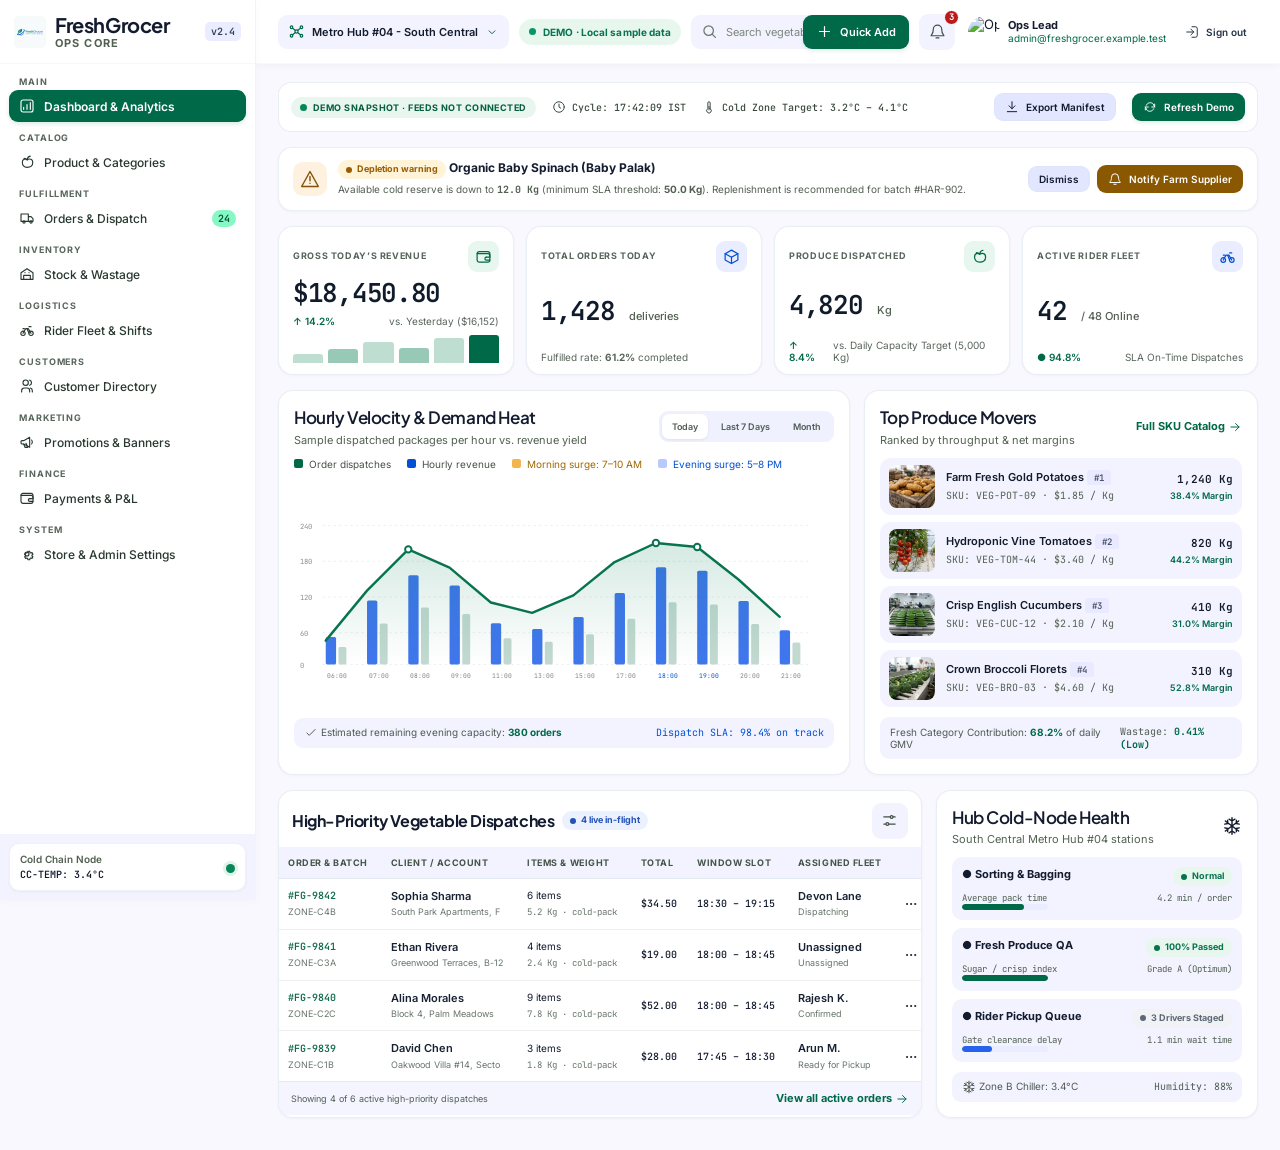
==== index.html @ 289a9e18 "Initial commit: FreshGrocer Ops Core admin panel - HTML/CSS/JS admin panel built from Stitch design " ====
<!doctype html>
<html lang="en">
  <head>
    <meta charset="utf-8" />
    <meta name="viewport" content="width=device-width, initial-scale=1" />
    <meta name="theme-color" content="#faf8ff" />
    <meta name="description" content="FreshGrocer Ops Core — fresh produce operations workspace." />
    <title>FreshGrocer Ops Core</title>
    <link rel="stylesheet" href="styles.css" />
    <script src="auth.js" defer></script>
    <script src="app.js" defer></script>
  </head>
  <body>
    <div id="app"></div>
    <div id="toast-root" aria-live="polite" aria-atomic="true"></div>
  </body>
</html>
---- styles.css ----
@font-face{font-family:Inter;src:url("assets/fonts/Inter-400.ttf") format("truetype");font-style:normal;font-weight:400;font-display:swap}
@font-face{font-family:Inter;src:url("assets/fonts/Inter-500.ttf") format("truetype");font-style:normal;font-weight:500;font-display:swap}
@font-face{font-family:Inter;src:url("assets/fonts/Inter-600.ttf") format("truetype");font-style:normal;font-weight:600;font-display:swap}
@font-face{font-family:Inter;src:url("assets/fonts/Inter-700.ttf") format("truetype");font-style:normal;font-weight:700;font-display:swap}
@font-face{font-family:PlusJakarta;src:url("assets/fonts/PlusJakartaSans-400.ttf") format("truetype");font-style:normal;font-weight:400;font-display:swap}
@font-face{font-family:PlusJakarta;src:url("assets/fonts/PlusJakartaSans-500.ttf") format("truetype");font-style:normal;font-weight:500;font-display:swap}
@font-face{font-family:PlusJakarta;src:url("assets/fonts/PlusJakartaSans-600.ttf") format("truetype");font-style:normal;font-weight:600;font-display:swap}
@font-face{font-family:PlusJakarta;src:url("assets/fonts/PlusJakartaSans-700.ttf") format("truetype");font-style:normal;font-weight:700;font-display:swap}
@font-face{font-family:JetBrainsMono;src:url("assets/fonts/JetBrainsMono-Variable.ttf") format("truetype");font-style:normal;font-weight:100 800;font-display:swap}

:root{
  --canvas:#faf8ff;--surface:#fff;--surface-low:#f2f3ff;--surface-mid:#eaedff;--surface-high:#e2e7ff;--surface-highest:#dae2fd;--surface-dim:#d2d9f4;
  --ink:#131b2e;--ink-2:#263347;--muted:#526052;--muted-2:#778278;--on-surface-variant:#3d4a42;
  --border:#e2e8f0;--border-strong:#cbd5e1;--outline:#6d7a72;--outline-variant:#bccac0;
  --green:#006948;--green-bright:#059669;--green-2:#00855d;--green-soft:#e7f6ef;--green-fixed:#85f8c4;--blue:#0051d5;--blue-bright:#2563eb;--blue-soft:#eff6ff;
  --amber:#a36700;--amber-bg:#fff5df;--red:#b42318;--red-bg:#fff0ed;
  --shadow:0 1px 3px rgba(15,23,42,.045);--shadow-pop:0 10px 30px rgba(15,23,42,.12);
  --sidebar:256px;--topbar:64px;--r-sm:8px;--r-md:12px;--r-lg:16px;--r-xl:20px;
  font-synthesis:none;text-rendering:optimizeLegibility;-webkit-font-smoothing:antialiased;-moz-osx-font-smoothing:grayscale;
}
*{box-sizing:border-box}html,body{margin:0;min-height:100%;background:var(--canvas);color:var(--ink);font-family:Inter,Arial,sans-serif;font-size:13px}body{overscroll-behavior:none}button,input,select,textarea{font:inherit}button{color:inherit}a{color:inherit;text-decoration:none}button:focus-visible,input:focus-visible,select:focus-visible,textarea:focus-visible,a:focus-visible{outline:3px solid rgba(0,105,72,.22);outline-offset:2px}img{display:block;max-width:100%}.mono{font-family:JetBrainsMono,monospace;font-variant-numeric:tabular-nums}.display,.h1,.h2,.h3{font-family:PlusJakarta,Inter,sans-serif;letter-spacing:-.025em}.muted{color:var(--muted)}.muted-2{color:var(--muted-2)}.small{font-size:11px}.uppercase{font-size:10px;letter-spacing:.08em;text-transform:uppercase;font-weight:700}.green{color:var(--green)}.blue{color:var(--blue)}.amber{color:var(--amber)}.red{color:var(--red)}
.icon{width:17px;height:17px;display:inline-block;flex:0 0 auto;vertical-align:middle}.icon.sm{width:14px;height:14px}.icon.lg{width:20px;height:20px}.icon.xl{width:24px;height:24px}
.app-shell{min-height:100vh}.sidebar{position:fixed;z-index:50;inset:0 auto 0 0;width:var(--sidebar);background:var(--surface);display:flex;flex-direction:column;border-right:1px solid rgba(226,232,240,.52);box-shadow:0 1px 10px rgba(15,23,42,.025)}
.brand{height:var(--topbar);padding:0 14px;display:flex;align-items:center;justify-content:space-between;border-bottom:1px solid rgba(226,232,240,.35);flex:0 0 auto}.brand-left{display:flex;align-items:center;gap:9px;min-width:0}.brand-logo{width:32px;height:32px;object-fit:contain;border-radius:5px}.brand-title{font-family:PlusJakarta,Inter,sans-serif;font-weight:700;font-size:16px;line-height:17px;letter-spacing:-.04em}.brand-sub{font-size:10px;line-height:13px;font-weight:700;letter-spacing:.08em;color:var(--green);text-transform:uppercase}.version{padding:3px 6px;border-radius:5px;background:var(--surface-mid);font:600 10px JetBrainsMono,monospace;color:#374151}
.side-nav{padding:12px 9px 8px;display:flex;flex-direction:column;gap:10px;overflow-y:auto;flex:1}.nav-section{display:flex;flex-direction:column;gap:3px}.nav-label{padding:0 10px;color:#59665c;font-size:9px;letter-spacing:.1em;font-weight:700;text-transform:uppercase}.nav-link{min-height:32px;display:flex;align-items:center;gap:9px;padding:6px 10px;border-radius:9px;color:#28382f;font-size:12px;font-weight:500;transition:background .15s,color .15s;cursor:pointer;border:0;background:transparent;text-align:left;width:100%}.nav-link:hover{background:var(--surface-low);color:var(--ink)}.nav-link.active{background:var(--green);color:white;font-weight:600;box-shadow:0 2px 4px rgba(0,105,72,.14)}.nav-link .icon{width:16px;height:16px}.nav-badge{margin-left:auto;padding:2px 6px;border-radius:99px;background:var(--green-fixed);color:#005137;font:600 10px JetBrainsMono,monospace}.nav-link.active .nav-badge{background:rgba(255,255,255,.2);color:#fff}
.cold-node{padding:9px;background:var(--surface-low)}.cold-node-card{background:#fff;border:1px solid rgba(226,232,240,.55);box-shadow:var(--shadow);padding:9px 10px;border-radius:10px;display:flex;justify-content:space-between;align-items:center}.cold-node-card strong{display:block;font-size:10px;color:var(--muted);font-weight:600}.cold-node-card span{display:block;margin-top:3px;font:600 10px JetBrainsMono,monospace}.pulse-dot{width:9px;height:9px;border-radius:50%;background:#078657;box-shadow:0 0 0 3px rgba(5,150,105,.12)}
.topbar{position:fixed;z-index:40;top:0;left:var(--sidebar);right:0;height:var(--topbar);display:flex;align-items:center;justify-content:space-between;gap:14px;padding:0 22px;background:rgba(255,255,255,.94);backdrop-filter:blur(14px);box-shadow:0 1px 8px rgba(15,23,42,.045);border-bottom:1px solid rgba(226,232,240,.32)}.top-left,.top-actions{display:flex;align-items:center;gap:10px;min-width:0}.top-left{flex:1;max-width:890px}.top-actions{flex-shrink:0}.hub-select,.demo-status,.top-search{border:0;display:flex;align-items:center;gap:7px;white-space:nowrap}.hub-select{height:34px;padding:0 10px;border-radius:9px;background:var(--surface-low);font-size:11px;font-weight:600;cursor:pointer;max-width:250px}.hub-select span:nth-child(2){overflow:hidden;text-overflow:ellipsis}.hub-select:hover{background:var(--surface-mid)}.hub-select .icon{color:var(--green)}.demo-status{padding:7px 10px;border-radius:99px;background:#e7f7ee;color:#08744f;font-size:10px;font-weight:700;letter-spacing:.01em}.demo-status .pulse-dot{width:7px;height:7px;background:var(--green-bright);box-shadow:none}.top-search{position:relative;flex:1;max-width:360px;min-width:160px}.top-search .icon{position:absolute;left:10px;color:#68756b}.top-search input{height:34px;width:100%;min-width:0;border:1px solid transparent;border-radius:9px;background:var(--surface-low);padding:0 10px 0 34px;color:var(--ink);font-size:11px}.top-search input::placeholder{color:#7b877e}.top-search input:focus{border-color:#a6d5c2;background:#fff;outline:none;box-shadow:0 0 0 3px rgba(16,185,129,.11)}.btn{display:inline-flex;align-items:center;justify-content:center;gap:7px;min-height:34px;padding:7px 12px;border:1px solid transparent;border-radius:9px;font-size:11px;font-weight:600;white-space:nowrap;cursor:pointer;transition:background .14s,box-shadow .14s,transform .14s}.btn:hover{transform:translateY(-1px)}.btn:active{transform:translateY(0)}.btn-primary{background:var(--green);color:#fff;box-shadow:0 2px 4px rgba(0,105,72,.12)}.btn-primary:hover{background:var(--green-2)}.btn-blue{background:var(--blue);color:#fff}.btn-blue:hover{background:#003ea8}.btn-soft{background:var(--surface-high);color:var(--ink);border-color:rgba(218,226,253,.65)}.btn-soft:hover{background:var(--surface-highest)}.btn-ghost{background:#fff;color:#34443a;border-color:var(--border)}.btn-ghost:hover{background:#f8fafc}.btn-warn{background:#8a5800;color:#fff}.btn-danger{background:var(--red-bg);color:var(--red);border-color:#f4c9c4}.btn-compact{min-height:29px;padding:5px 9px;font-size:10px}.icon-btn{width:36px;height:36px;display:grid;place-items:center;border:0;border-radius:9px;background:var(--surface-low);color:#415048;cursor:pointer;position:relative}.icon-btn:hover{background:var(--surface-mid)}.notif-count{position:absolute;right:-4px;top:-4px;min-width:15px;height:15px;padding:0 3px;background:#ba1a1a;border:1px solid white;border-radius:99px;color:white;font:700 9px JetBrainsMono,monospace;display:grid;place-items:center}.profile{display:flex;align-items:center;gap:8px;padding-left:3px;white-space:nowrap}.profile img{width:31px;height:31px;border-radius:50%;object-fit:cover}.profile-name{font-size:11px;font-weight:700;line-height:14px}.profile-role{font-size:10px;color:var(--green);line-height:13px}.mobile-menu{display:none}
.main-wrap{margin-left:var(--sidebar);padding-top:var(--topbar);min-height:100vh}.main-content{padding:18px 22px 32px;max-width:1780px;margin:0 auto}.page-stack{display:flex;flex-direction:column;gap:15px}.page-heading{display:flex;align-items:flex-start;justify-content:space-between;gap:16px}.page-heading-left{min-width:0}.eyebrow{display:flex;align-items:center;gap:6px;color:var(--green);font-size:9px;font-weight:700;letter-spacing:.1em;text-transform:uppercase;margin-bottom:4px}.eyebrow .pulse-dot{width:7px;height:7px;box-shadow:none}.h1{font-size:24px;line-height:1.25;font-weight:700;margin:0;color:var(--ink)}.page-subtitle{margin:4px 0 0;color:#536052;font-size:12px;line-height:1.5}.page-actions{display:flex;align-items:center;justify-content:flex-end;gap:8px;flex-wrap:wrap}.card{background:var(--surface);border:1px solid rgba(226,232,240,.74);border-radius:15px;box-shadow:var(--shadow)}.card-pad{padding:15px}.card-title{font:600 17px/1.35 PlusJakarta,Inter,sans-serif;letter-spacing:-.025em;margin:0}.card-subtitle{font-size:11px;color:var(--muted);margin:4px 0 0}.section-head{display:flex;align-items:center;justify-content:space-between;gap:12px;margin-bottom:11px}.section-head .h2{font-size:17px;font-weight:700;margin:0}.section-head .meta{color:var(--muted);font-size:10px}.link-button{padding:0;border:0;background:none;color:var(--green);font-size:11px;font-weight:700;cursor:pointer}.link-button:hover{text-decoration:underline}.metric-grid{display:grid;gap:12px}.metric-grid.four{grid-template-columns:repeat(4,minmax(0,1fr))}.metric-grid.five{grid-template-columns:repeat(5,minmax(0,1fr))}.metric-card{min-height:114px;display:flex;flex-direction:column;justify-content:space-between;padding:14px 14px 11px;overflow:hidden;position:relative}.metric-top{display:flex;align-items:center;justify-content:space-between;gap:8px}.metric-label{font-size:9px;line-height:1.35;font-weight:700;letter-spacing:.07em;text-transform:uppercase;color:#56645a}.metric-icon{width:31px;height:31px;border-radius:9px;display:grid;place-items:center;background:var(--green-soft);color:var(--green)}.metric-icon.blue-bg{color:var(--blue);background:#e9edff}.metric-icon.amber-bg{color:#8a5800;background:#fff4dc}.metric-icon.red-bg{color:#ba1a1a;background:#ffe6e3}.metric-value{font:600 26px/1.1 JetBrainsMono,monospace;letter-spacing:-.05em;color:#101b2c;margin-top:7px}.metric-value small{font:500 11px Inter,sans-serif;letter-spacing:0;color:var(--muted)}.metric-foot{display:flex;align-items:center;justify-content:space-between;gap:8px;margin-top:7px;color:#59655c;font-size:10px}.metric-foot .positive{color:var(--green);font-weight:600}.metric-foot .negative{color:var(--red);font-weight:600}.metric-mini-bars{height:28px;display:flex;align-items:flex-end;gap:5px;margin-top:8px}.metric-mini-bars i{flex:1;border-radius:3px 3px 0 0;background:#beded2;min-height:7px}.metric-mini-bars i:nth-child(2n){background:#98c9b6}.metric-mini-bars i:last-child{background:var(--green)}
.status-strip{display:flex;align-items:center;justify-content:space-between;gap:10px;background:#fff;border:1px solid rgba(226,232,240,.75);border-radius:13px;padding:10px 12px;min-height:44px}.status-left,.status-right{display:flex;align-items:center;gap:16px;flex-wrap:wrap}.status-chip{display:inline-flex;align-items:center;gap:6px;border-radius:99px;padding:5px 9px;background:#e8f6ef;color:#075d41;font-size:9px;font-weight:700;letter-spacing:.05em;text-transform:uppercase}.status-chip .pulse-dot{width:7px;height:7px;box-shadow:none}.status-item{display:flex;align-items:center;gap:6px;color:#3a493e;font:500 10px JetBrainsMono,monospace;white-space:nowrap}.warning-banner{display:flex;align-items:center;gap:11px;border-radius:14px;background:#fff;border:1px solid rgba(226,232,240,.7);padding:12px 14px;box-shadow:var(--shadow);min-height:64px}.warning-icon{width:34px;height:34px;flex:0 0 auto;border-radius:10px;background:#fff1df;color:#80520a;display:grid;place-items:center}.warning-copy{flex:1;min-width:0}.warning-title{font-size:12px;font-weight:700;margin:0 0 3px}.warning-text{font-size:10px;line-height:1.45;color:#536052;margin:0}.warning-actions{display:flex;align-items:center;gap:7px;flex-wrap:wrap}
.dashboard-grid{display:grid;grid-template-columns:minmax(0,1.45fr) minmax(300px,1fr);gap:14px}.dashboard-lower{display:grid;grid-template-columns:minmax(0,1.6fr) minmax(280px,.8fr);gap:14px}.chart-wrap{height:230px;width:100%;overflow:hidden;margin-top:8px}.chart-wrap svg{width:100%;height:100%;display:block}.chart-legend{display:flex;gap:16px;flex-wrap:wrap;align-items:center;font-size:10px;color:#465347;margin:9px 0 0}.legend-item{display:flex;align-items:center;gap:6px}.legend-swatch{width:9px;height:9px;border-radius:2px;background:var(--green)}.legend-swatch.blue-swatch{background:var(--blue)}.mover-list{display:flex;flex-direction:column;gap:7px}.mover{display:grid;grid-template-columns:48px minmax(0,1fr) auto;align-items:center;gap:9px;border-radius:11px;background:var(--surface-low);padding:7px 9px;min-width:0}.mover img{width:46px;height:43px;object-fit:cover;border-radius:8px}.mover-name{font-weight:600;font-size:11px;line-height:1.3;white-space:nowrap;overflow:hidden;text-overflow:ellipsis}.mover-sku{font:10px JetBrainsMono,monospace;color:#536052;margin-top:4px}.mover-stat{text-align:right;font:600 11px JetBrainsMono,monospace;white-space:nowrap}.mover-stat small{display:block;font:600 9px Inter,sans-serif;color:var(--green);margin-top:4px}.note-strip{margin-top:10px;padding:8px 10px;border-radius:9px;background:var(--surface-low);display:flex;align-items:center;justify-content:space-between;gap:10px;font-size:10px;color:#4e5c52}.note-strip strong{color:var(--green)}.table-card{overflow:hidden}.table-scroll{width:100%;overflow:auto}.data-table{width:100%;border-collapse:collapse;min-width:650px}.data-table th{padding:10px 9px;background:var(--surface-low);border-bottom:1px solid var(--border);text-align:left;color:#455448;font-size:9px;letter-spacing:.06em;text-transform:uppercase;font-weight:700;white-space:nowrap}.data-table td{padding:10px 9px;border-bottom:1px solid #edf0f3;vertical-align:middle;font-size:10px;line-height:1.35}.data-table tbody tr{background:#fff;transition:background .12s;cursor:pointer}.data-table tbody tr:hover{background:#f8fafc}.data-table tbody tr.selected{background:#e4e9ff}.data-table tbody tr:last-child td{border-bottom:0}.table-id{font:600 10px JetBrainsMono,monospace;color:#126a4d}.table-sub{display:block;margin-top:3px;color:#68756b;font-size:9px}.cell-strong{font-size:11px;font-weight:600;color:#172335}.cell-mono{font:500 10px JetBrainsMono,monospace;white-space:nowrap}.person-cell{display:flex;align-items:center;gap:8px;min-width:130px}.person-cell img,.person-avatar{width:31px;height:31px;border-radius:50%;object-fit:cover;flex:0 0 auto}.person-avatar{display:grid;place-items:center;background:#e7eaff;color:#2846a3;font-size:10px;font-weight:700}.badge{display:inline-flex;align-items:center;gap:5px;border-radius:99px;padding:4px 8px;font-size:9px;line-height:1.2;font-weight:700;white-space:nowrap}.badge::before{content:"";width:6px;height:6px;flex:0 0 auto;border-radius:50%;background:currentColor}.badge.green-badge{background:#e8f7ee;color:#08724e}.badge.blue-badge{background:#ebf1ff;color:#2452b7}.badge.amber-badge{background:#fff3d8;color:#9a5c00}.badge.red-badge{background:#ffebe8;color:#ab3025}.badge.gray-badge{background:#f0f2f5;color:#5d6873}.badge.purple-badge{background:#efedff;color:#5142a8}.table-footer{display:flex;align-items:center;justify-content:space-between;gap:8px;background:#f4f5ff;border-top:1px solid #e2e7fd;padding:9px 12px;font-size:9px;color:#526052}.pagination{display:flex;align-items:center;gap:5px}.page-number{width:26px;height:25px;border:0;border-radius:6px;background:transparent;color:#37483d;cursor:pointer;font:600 10px JetBrainsMono,monospace}.page-number.active{background:var(--green);color:#fff}.page-number:hover:not(.active){background:#e2e7fd}
.order-tabs{display:flex;align-items:center;gap:4px;overflow:auto;padding:4px;background:#eeefff;border-radius:11px;scrollbar-width:none}.order-tabs button{display:inline-flex;align-items:center;gap:6px;min-height:35px;padding:0 11px;border:0;border-radius:8px;background:transparent;white-space:nowrap;font-size:10px;font-weight:600;cursor:pointer}.order-tabs button:hover{background:rgba(255,255,255,.6)}.order-tabs button.active{background:white;box-shadow:0 1px 3px rgba(15,23,42,.07)}.tab-count{padding:3px 6px;border-radius:99px;background:#e7e9f7;font:600 9px JetBrainsMono,monospace}.tab-count.red-count{background:#ffe3df;color:#a62f21}.tab-count.amber-count{background:#ffebca;color:#8a5800}.tab-count.green-count{background:#dcf7e9;color:#06714c}.filter-panel{display:flex;align-items:center;justify-content:space-between;gap:10px;flex-wrap:wrap;padding:11px 13px;background:#fff;border:1px solid var(--border);border-radius:13px}.filter-left,.filter-right{display:flex;align-items:center;gap:8px;flex-wrap:wrap}.filter-input{height:32px;display:flex;align-items:center;gap:7px;padding:0 10px;border:1px solid transparent;border-radius:8px;background:var(--surface-low);min-width:185px}.filter-input input{width:100%;border:0;outline:0;background:transparent;color:var(--ink);font-size:10px}.filter-input:focus-within{border-color:#a6d5c2;box-shadow:0 0 0 3px rgba(16,185,129,.1);background:#fff}.select-control{height:32px;border:1px solid transparent;border-radius:8px;background:var(--surface-low);padding:0 9px;font-size:10px;color:#39493e;outline:none;cursor:pointer}.orders-layout{display:grid;grid-template-columns:minmax(0,1.55fr) minmax(330px,.88fr);gap:12px;align-items:start}.manifest-head{display:flex;align-items:center;justify-content:space-between;gap:10px;padding:12px 13px 8px}.manifest-title{display:flex;align-items:center;gap:8px;min-width:0}.manifest-title .h2{font-size:16px;font-weight:700;margin:0}.count-pill{padding:4px 7px;border-radius:6px;background:#e9eaff;color:#3b4660;font:500 9px JetBrainsMono,monospace}.order-detail{padding:13px;position:sticky;top:78px}.detail-top{display:flex;align-items:flex-start;justify-content:space-between;gap:10px}.detail-id{font:700 21px/1.2 JetBrainsMono,monospace;letter-spacing:-.04em}.detail-meta{font-size:10px;line-height:1.45;color:#5f6b61;margin-top:4px}.detail-location{margin-top:11px;padding:10px;border-radius:11px;background:var(--surface-low)}.location-title{display:flex;align-items:center;gap:6px;color:var(--green);font-size:10px;font-weight:700}.customer-name{font-size:12px;font-weight:700;margin-top:7px}.customer-address{font-size:10px;color:#59665c;line-height:1.45;margin-top:3px}.instruction{color:#8a5800;font-size:10px;margin-top:6px}.mini-map{height:125px;position:relative;overflow:hidden;margin-top:8px;border-radius:9px;background:#e7eee9;border:1px solid #d5e0d8}.mini-map svg{width:100%;height:100%;display:block}.map-tag{position:absolute;left:10px;bottom:9px;padding:5px 8px;border-radius:6px;background:#26344a;color:#fff;font-size:9px;font-weight:600;box-shadow:0 2px 6px #0002}.basket-head{display:flex;align-items:center;justify-content:space-between;margin:11px 0 6px;font-size:9px;font-weight:700;letter-spacing:.045em;text-transform:uppercase}.basket-row{display:grid;grid-template-columns:38px minmax(0,1fr) auto;gap:7px;align-items:center;padding:6px 7px;background:#f4f5ff;border-radius:9px;margin-top:5px}.basket-row img{width:36px;height:33px;object-fit:cover;border-radius:6px}.basket-row strong{display:block;font-size:10px}.basket-row small{display:block;color:#6a756b;font:9px JetBrainsMono,monospace;margin-top:3px}.basket-price{text-align:right;font:600 10px JetBrainsMono,monospace;white-space:nowrap}.detail-total{display:flex;justify-content:space-between;padding:8px 2px;border-bottom:1px solid var(--border);font-size:10px}.detail-total strong{font:600 13px JetBrainsMono,monospace}.assigned-card{margin-top:9px;padding:9px;background:#f0f1ff;border-radius:11px}.assigned-head{display:flex;align-items:center;justify-content:space-between;font-size:9px;font-weight:700;text-transform:uppercase;letter-spacing:.05em;margin-bottom:7px}.assigned-person{display:flex;align-items:center;gap:8px;padding:8px;background:white;border-radius:9px}.rider-initial{width:33px;height:33px;border-radius:50%;display:grid;place-items:center;background:#2563eb;color:#fff;font:700 12px PlusJakarta,sans-serif}.assigned-person strong{font-size:11px}.assigned-person small{display:block;margin-top:3px;color:#637066;font-size:9px}.assigned-person .badge{margin-left:auto}.detail-actions{display:grid;grid-template-columns:repeat(3,1fr);gap:6px;margin-top:9px}.detail-actions .btn{height:auto;min-height:48px;white-space:normal;flex-direction:column;gap:3px;padding:6px 4px;font-size:9px}
.product-layout{display:grid;grid-template-columns:minmax(0,1.15fr) minmax(385px,.96fr);gap:12px;align-items:start}.catalog-filters{display:flex;align-items:center;gap:6px;flex-wrap:wrap}.chip{display:inline-flex;align-items:center;gap:5px;min-height:28px;padding:0 9px;border:1px solid transparent;border-radius:99px;background:var(--surface-low);font-size:9px;font-weight:600;color:#465247;white-space:nowrap;cursor:pointer}.chip:hover{background:var(--surface-mid)}.chip.active{background:var(--green);color:white}.chip .count{font:600 9px JetBrainsMono,monospace;opacity:.82}.product-toolbar{display:flex;align-items:center;justify-content:space-between;gap:8px;flex-wrap:wrap;padding:11px;border:1px solid var(--border);border-radius:12px;background:#fff}.catalog-table{min-width:730px}.product-name-cell{display:flex;align-items:center;gap:8px;min-width:190px}.product-name-cell img{width:45px;height:43px;border-radius:8px;object-fit:cover}.product-name-cell strong{font-size:11px}.product-name-cell small{display:block;margin-top:4px;font:9px JetBrainsMono,monospace;color:#5c6a5f}.product-drawer{overflow:hidden}.drawer-head{padding:13px 14px 10px;border-bottom:1px solid var(--border)}.drawer-kicker{font-size:9px;text-transform:uppercase;letter-spacing:.08em;color:var(--green);font-weight:700}.drawer-title-row{display:flex;align-items:flex-start;justify-content:space-between;gap:8px;margin-top:4px}.drawer-title-row h2{font:700 16px/1.35 PlusJakarta,Inter,sans-serif;margin:0;letter-spacing:-.02em}.drawer-tabs{display:flex;align-items:center;gap:0;overflow:auto;border-bottom:1px solid var(--border);scrollbar-width:none}.drawer-tabs button{flex:1;min-width:max-content;padding:10px 8px;border:0;border-bottom:2px solid transparent;background:transparent;color:#5a685e;font-size:9px;font-weight:600;cursor:pointer}.drawer-tabs button.active{color:var(--green);border-bottom-color:var(--green)}.drawer-body{padding:13px 14px;display:flex;flex-direction:column;gap:11px}.form-grid{display:grid;grid-template-columns:repeat(2,minmax(0,1fr));gap:9px}.field{display:flex;flex-direction:column;gap:5px;min-width:0}.field.full{grid-column:1/-1}.field label{font-size:9px;line-height:1.3;color:#4e5c51;font-weight:700;letter-spacing:.045em;text-transform:uppercase}.field input,.field select,.field textarea{width:100%;min-height:33px;padding:7px 9px;border:1px solid transparent;border-radius:8px;background:var(--surface-low);color:#253329;font-size:10px;outline:none}.field textarea{min-height:65px;resize:vertical}.field input:focus,.field select:focus,.field textarea:focus{border-color:#a6d5c2;box-shadow:0 0 0 3px rgba(16,185,129,.11);background:#fff}.price-box{padding:10px;border-radius:10px;background:#f0f1ff}.price-box-title{font-size:9px;font-weight:700;color:var(--green);letter-spacing:.07em;text-transform:uppercase;margin-bottom:8px}.price-trio{display:grid;grid-template-columns:repeat(3,minmax(0,1fr));gap:7px}.margin-line{margin-top:7px;padding:7px 8px;border-radius:7px;background:#e7e9ff;display:flex;justify-content:space-between;gap:6px;font:9px JetBrainsMono,monospace}.image-strip{display:grid;grid-template-columns:repeat(3,1fr);gap:6px}.image-strip img{width:100%;height:78px;object-fit:cover;border-radius:8px}.drawer-foot{display:flex;align-items:center;justify-content:flex-end;gap:7px;padding:10px 14px;background:#f5f5ff;border-top:1px solid var(--border)}.toggle-row{display:flex;align-items:center;justify-content:space-between;gap:10px;padding:9px 0}.switch{width:35px;height:19px;border-radius:99px;background:#bdc6c0;position:relative;cursor:pointer;border:0}.switch::after{content:"";position:absolute;left:3px;top:3px;width:13px;height:13px;border-radius:50%;background:#fff;transition:transform .15s}.switch.on{background:var(--green)}.switch.on::after{transform:translateX(16px)}
.inventory-top-grid{display:grid;grid-template-columns:repeat(4,minmax(0,1fr));gap:11px}.inventory-metric{min-height:98px;padding:12px 13px 10px;display:flex;flex-direction:column;justify-content:space-between}.inventory-metric .metric-value{font-size:22px}.inventory-metric .metric-foot{padding:7px 0 0;border-top:1px solid #edf0f4;font:9px JetBrainsMono,monospace}.alert-banner{display:flex;align-items:center;gap:10px;padding:11px 13px;border-left:5px solid #bf2626;border-radius:12px;background:#fff;box-shadow:var(--shadow)}.alert-copy{flex:1;min-width:0}.alert-copy strong{display:block;color:#b51f1f;font-size:9px;letter-spacing:.07em;text-transform:uppercase}.alert-copy p{font-size:10px;line-height:1.45;margin:5px 0 0;color:#465247}.inventory-tabs{display:flex;align-items:center;gap:4px;overflow:auto;padding:4px;background:#fff;border:1px solid var(--border);border-radius:11px}.inventory-tabs button{display:flex;align-items:center;justify-content:center;gap:6px;min-height:34px;padding:0 10px;border:0;border-radius:8px;background:transparent;color:#526052;font-size:10px;cursor:pointer;white-space:nowrap}.inventory-tabs button.active{background:var(--green);color:#fff;font-weight:600}.inventory-tabs .tab-count{background:#e9edff}.inventory-layout{display:grid;grid-template-columns:minmax(0,1.55fr) minmax(285px,.78fr);gap:12px;align-items:start}.stock-table{min-width:690px}.stock-item{display:flex;align-items:center;gap:8px;min-width:140px}.stock-item img{width:34px;height:34px;object-fit:cover;border-radius:7px}.stock-item strong{font-size:10px}.stock-item small{display:block;font:9px JetBrainsMono,monospace;color:#657164;margin-top:3px}.stock-number{font:600 10px JetBrainsMono,monospace}.progress{height:6px;min-width:55px;max-width:86px;border-radius:99px;background:#e9edff;overflow:hidden}.progress span{display:block;height:100%;background:var(--green);border-radius:99px}.progress.warn span{background:#c47c13}.progress.critical span{background:#c6312a}.right-stack{display:flex;flex-direction:column;gap:11px}.form-card{padding:13px}.form-card h3{font:700 15px/1.35 PlusJakarta,Inter,sans-serif;margin:0 0 10px}.form-card .field{margin-bottom:9px}.log-row{padding:8px 0;border-bottom:1px solid #edf0f3;display:flex;gap:8px;align-items:flex-start;font-size:10px}.log-row:last-child{border-bottom:0}.log-mark{width:18px;height:18px;border-radius:50%;display:grid;place-items:center;flex:0 0 auto;color:var(--red);background:#fff0ed}.log-row small{display:block;color:#6a756c;font-size:9px;margin-top:3px}.freshness-row{display:flex;align-items:center;gap:13px}.donut{width:68px;height:68px;border-radius:50%;display:grid;place-items:center;background:conic-gradient(var(--green) 0 82%,#f0ad32 82% 90%,#e55a53 90% 100%);position:relative;flex:0 0 auto}.donut::before{content:"";position:absolute;inset:7px;background:white;border-radius:50%}.donut span{z-index:1;font:600 12px JetBrainsMono,monospace}.freshness-copy{font-size:10px;line-height:1.5;color:#526052}
.rider-filters{display:flex;align-items:center;gap:7px;flex-wrap:wrap}.rider-toolbar{padding:11px 12px;display:flex;flex-direction:column;gap:8px}.shift-tabs{display:flex;align-items:center;gap:3px;padding:3px;background:#f0f1ff;border-radius:9px}.shift-tabs button{padding:7px 10px;border:0;border-radius:7px;background:transparent;font-size:9px;font-weight:600;white-space:nowrap;cursor:pointer;color:#4f5d53}.shift-tabs button.active{background:#fff;box-shadow:0 1px 3px #1111}.rider-layout{display:grid;grid-template-columns:minmax(0,1.72fr) minmax(245px,.7fr);gap:12px;align-items:start}.rider-table{min-width:880px}.rider-zone{padding:12px}.zone-card{background:var(--surface-low);border-radius:10px;padding:10px;margin-top:8px}.zone-heading{display:flex;align-items:flex-start;justify-content:space-between;gap:8px;font-size:11px;font-weight:700}.zone-meta{font:9px JetBrainsMono,monospace;color:#667267;margin-top:5px}.zone-progress{height:5px;border-radius:99px;background:#dce8e0;margin-top:8px;overflow:hidden}.zone-progress span{height:100%;display:block;border-radius:99px;background:var(--green)}.zone-foot{display:flex;justify-content:space-between;gap:6px;margin-top:6px;font:9px JetBrainsMono,monospace;color:#516052}.zone-foot.red-text{color:#a92a25}.gauge-card{padding:12px;margin-top:10px}.gauge{display:flex;align-items:center;gap:10px;margin-top:10px}.gauge-ring{width:52px;height:52px;border-radius:50%;background:conic-gradient(var(--green) 0 98%,#e5e9e6 98%);position:relative;display:grid;place-items:center}.gauge-ring::after{content:"";position:absolute;inset:5px;background:white;border-radius:50%}.gauge-ring span{z-index:1;font:700 10px JetBrainsMono,monospace}.gauge-copy strong{font:600 21px JetBrainsMono,monospace}.gauge-copy small{display:block;font-size:9px;color:#57645a;margin-top:3px}
.placeholder-page{padding:24px;display:flex;flex-direction:column;gap:14px}.placeholder-banner{padding:12px 14px;border-radius:11px;background:#fff5df;border:1px solid #f2ddb3;color:#684600;font-size:11px;line-height:1.5}.placeholder-grid{display:grid;grid-template-columns:repeat(3,minmax(0,1fr));gap:12px}.placeholder-card{padding:14px;min-height:120px}.placeholder-card h3{font:600 15px PlusJakarta;margin:0 0 7px}.placeholder-card p{font-size:11px;color:var(--muted);line-height:1.5;margin:0}
.modal-backdrop{position:fixed;z-index:100;inset:0;padding:24px;display:grid;place-items:center;background:rgba(15,23,42,.34);backdrop-filter:blur(3px)}.modal{width:min(560px,100%);max-height:min(90vh,850px);overflow:auto;background:#fff;border:1px solid #dce3e7;border-radius:17px;box-shadow:var(--shadow-pop)}.modal-head{padding:16px 18px 12px;border-bottom:1px solid var(--border);display:flex;align-items:flex-start;justify-content:space-between;gap:10px}.modal-head h2{font:700 18px PlusJakarta;margin:0;letter-spacing:-.025em}.modal-head p{font-size:10px;color:var(--muted);margin:5px 0 0}.modal-body{padding:16px 18px}.modal-foot{padding:12px 18px;background:#f8f8ff;border-top:1px solid var(--border);display:flex;align-items:center;justify-content:flex-end;gap:8px}.modal .form-grid{gap:12px}.toast-stack{position:fixed;z-index:120;right:18px;bottom:18px;display:flex;flex-direction:column;gap:8px;align-items:flex-end}.toast{min-width:220px;max-width:360px;padding:11px 13px;background:#14251e;color:white;border-radius:10px;box-shadow:var(--shadow-pop);font-size:11px;animation:toast-in .18s ease-out}.toast.error{background:#7d271f}.toast span{display:flex;align-items:center;gap:7px}.popover{position:absolute;z-index:80;top:calc(100% + 7px);right:0;min-width:190px;padding:6px;background:#fff;border:1px solid var(--border);border-radius:11px;box-shadow:var(--shadow-pop)}.popover-item{width:100%;display:flex;align-items:center;gap:8px;padding:9px 10px;border:0;border-radius:7px;background:#fff;text-align:left;font-size:10px;cursor:pointer}.popover-item:hover{background:var(--surface-low)}.empty-state{padding:32px 14px;text-align:center;color:#647168;font-size:11px}.empty-state strong{display:block;margin-bottom:5px;color:#27352c;font-size:13px}.empty-icon{width:40px;height:40px;border-radius:50%;display:grid;place-items:center;margin:0 auto 10px;background:var(--surface-low);color:var(--green)}.mobile-scrim{display:none}
@keyframes toast-in{from{transform:translateY(8px);opacity:0}to{transform:translateY(0);opacity:1}}

@media (min-width:1600px){.main-content{padding-left:26px;padding-right:26px}.metric-grid{gap:14px}.page-stack{gap:16px}}
@media (max-width:1250px){:root{--sidebar:232px}.topbar{padding:0 14px;gap:9px}.top-left{gap:7px}.demo-status{display:none}.main-content{padding-left:16px;padding-right:16px}.metric-grid.five{grid-template-columns:repeat(3,minmax(0,1fr))}.rider-layout{grid-template-columns:minmax(0,1.4fr) minmax(230px,.7fr)}.orders-layout{grid-template-columns:minmax(0,1.2fr) minmax(310px,.85fr)}}
@media (max-width:980px){.dashboard-grid,.dashboard-lower{grid-template-columns:1fr}.product-layout{grid-template-columns:1fr}.product-drawer{position:relative}.inventory-layout{grid-template-columns:1fr}.rider-layout{grid-template-columns:1fr}.zone-grid{display:grid;grid-template-columns:repeat(2,minmax(0,1fr));gap:8px}.zone-card{margin-top:0}.orders-layout{grid-template-columns:1fr}.order-detail{position:static}.top-search{max-width:260px}.profile-role{display:none}.placeholder-grid{grid-template-columns:repeat(2,minmax(0,1fr))}}
@media (max-width:760px){:root{--sidebar:256px}.sidebar{transform:translateX(-105%);transition:transform .2s ease}.sidebar.open{transform:translateX(0)}.mobile-scrim.visible{display:block;position:fixed;inset:0;z-index:45;background:rgba(15,23,42,.28)}.topbar{left:0;padding:0 12px}.mobile-menu{display:grid;place-items:center;width:34px;height:34px;border:0;border-radius:8px;background:var(--surface-low);cursor:pointer;flex:0 0 auto}.hub-select{max-width:185px}.hub-select span:nth-child(2){max-width:115px}.top-left{gap:7px}.top-search{max-width:none;min-width:0}.top-actions{gap:6px}.top-actions>.btn{width:35px;padding:0;font-size:0}.top-actions>.btn .icon{margin:0}.profile{padding-left:0}.profile img{width:29px;height:29px}.profile-name{display:none}.main-wrap{margin-left:0}.main-content{padding:14px 12px 26px}.page-heading{flex-direction:column}.page-actions{justify-content:flex-start}.h1{font-size:21px}.metric-grid.four{grid-template-columns:repeat(2,minmax(0,1fr))}.metric-grid.five{grid-template-columns:repeat(2,minmax(0,1fr))}.inventory-top-grid{grid-template-columns:repeat(2,minmax(0,1fr))}.status-strip{align-items:flex-start;flex-direction:column}.status-left,.status-right{gap:8px}.warning-banner{align-items:flex-start;flex-wrap:wrap}.warning-copy{min-width:calc(100% - 56px)}.warning-actions{margin-left:45px}.order-detail{padding:11px}.placeholder-grid{grid-template-columns:1fr}.table-footer{align-items:flex-start;flex-direction:column}.catalog-table{min-width:680px}.rider-toolbar{align-items:stretch}.rider-toolbar .filter-left,.rider-toolbar .filter-right{width:100%}.shift-tabs{overflow:auto}.profile-role{display:block}}
@media (max-width:520px){.topbar{gap:6px}.hub-select{display:none}.top-left{flex:1}.top-search input{height:32px}.top-actions .icon-btn{width:32px;height:32px}.top-actions .profile{display:none}.main-content{padding-left:10px;padding-right:10px}.metric-grid.four,.metric-grid.five{gap:8px}.metric-card{min-height:105px;padding:11px}.metric-value{font-size:22px}.inventory-top-grid{gap:8px}.page-actions{width:100%}.page-actions .btn{flex:1}.filter-panel{align-items:stretch}.filter-left,.filter-right{width:100%}.filter-input{flex:1;min-width:0}.order-tabs{margin-left:-1px;margin-right:-1px}.detail-actions{grid-template-columns:repeat(3,1fr)}.price-trio{grid-template-columns:1fr}.form-grid{grid-template-columns:1fr}.field.full{grid-column:auto}.warning-actions{margin-left:0}.warning-copy{min-width:100%}.warning-icon{width:30px;height:30px}.zone-grid{grid-template-columns:1fr}.rider-table{min-width:830px}}

/* Auth / Login page */
.login-page{display:flex;align-items:center;justify-content:center;min-height:calc(100vh - var(--topbar));padding:40px 20px}
.login-card{width:min(400px,92%);background:var(--surface);border:1px solid var(--border);border-radius:16px;padding:32px 28px;box-shadow:var(--shadow-pop)}
.login-brand{display:flex;flex-direction:column;align-items:center;gap:12px;margin-bottom:24px}
.brand-icon{width:44px;height:44px;border-radius:10px;background:var(--surface-low);display:grid;place-items:center;color:var(--green)}
.brand-title{font:700 20px/1.2 PlusJakarta,Inter,sans-serif;color:var(--ink);letter-spacing:-.02em}
.brand-sub{font-size:11px;color:var(--muted);text-transform:uppercase;letter-spacing:.1em}
.field{display:flex;flex-direction:column;gap:6px;margin-bottom:14px}
.field label{font-size:10px;font-weight:700;letter-spacing:.05em;text-transform:uppercase;color:var(--muted-2)}
.field input{height:38px;border:1px solid var(--border);border-radius:9px;background:var(--surface-low);padding:0 12px;color:var(--ink);font-size:12px;outline:none}
.field input:focus{border-color:var(--green);box-shadow:0 0 0 3px rgba(0,105,72,.12)}
.demo-hint{display:flex;align-items:center;gap:8px;padding:10px 12px;border-radius:9px;background:var(--blue-soft);color:#1d4ed8;font-size:11px;margin-bottom:16px}
.demo-hint .material-symbols-outlined{font-size:16px}
.error-banner{display:flex;align-items:center;gap:8px;padding:10px 12px;border-radius:9px;background:var(--red-bg);color:var(--red);font-size:11px;margin-bottom:16px;border:1px solid rgba(180,35,24,.2)}
.demo-note{display:flex;align-items:center;gap:8px;font-size:10px;color:var(--muted);margin-top:8px}
.profile-avatar{width:32px;height:32px;border-radius:50%;overflow:hidden;flex:0 0 auto}
.profile-avatar img{width:100%;height:100%;object-fit:cover}
.btn-ghost{background:transparent;border:1px solid transparent;color:var(--ink-2)}
.btn-ghost:hover{background:var(--surface-low);color:var(--ink)}
.btn-compact{min-height:auto;padding:6px 10px;font-size:10px}
.btn-compact .icon{width:14px;height:14px}

@media (prefers-reduced-motion:reduce){*,*::before,*::after{scroll-behavior:auto!important;animation-duration:.01ms!important;transition-duration:.01ms!important}}
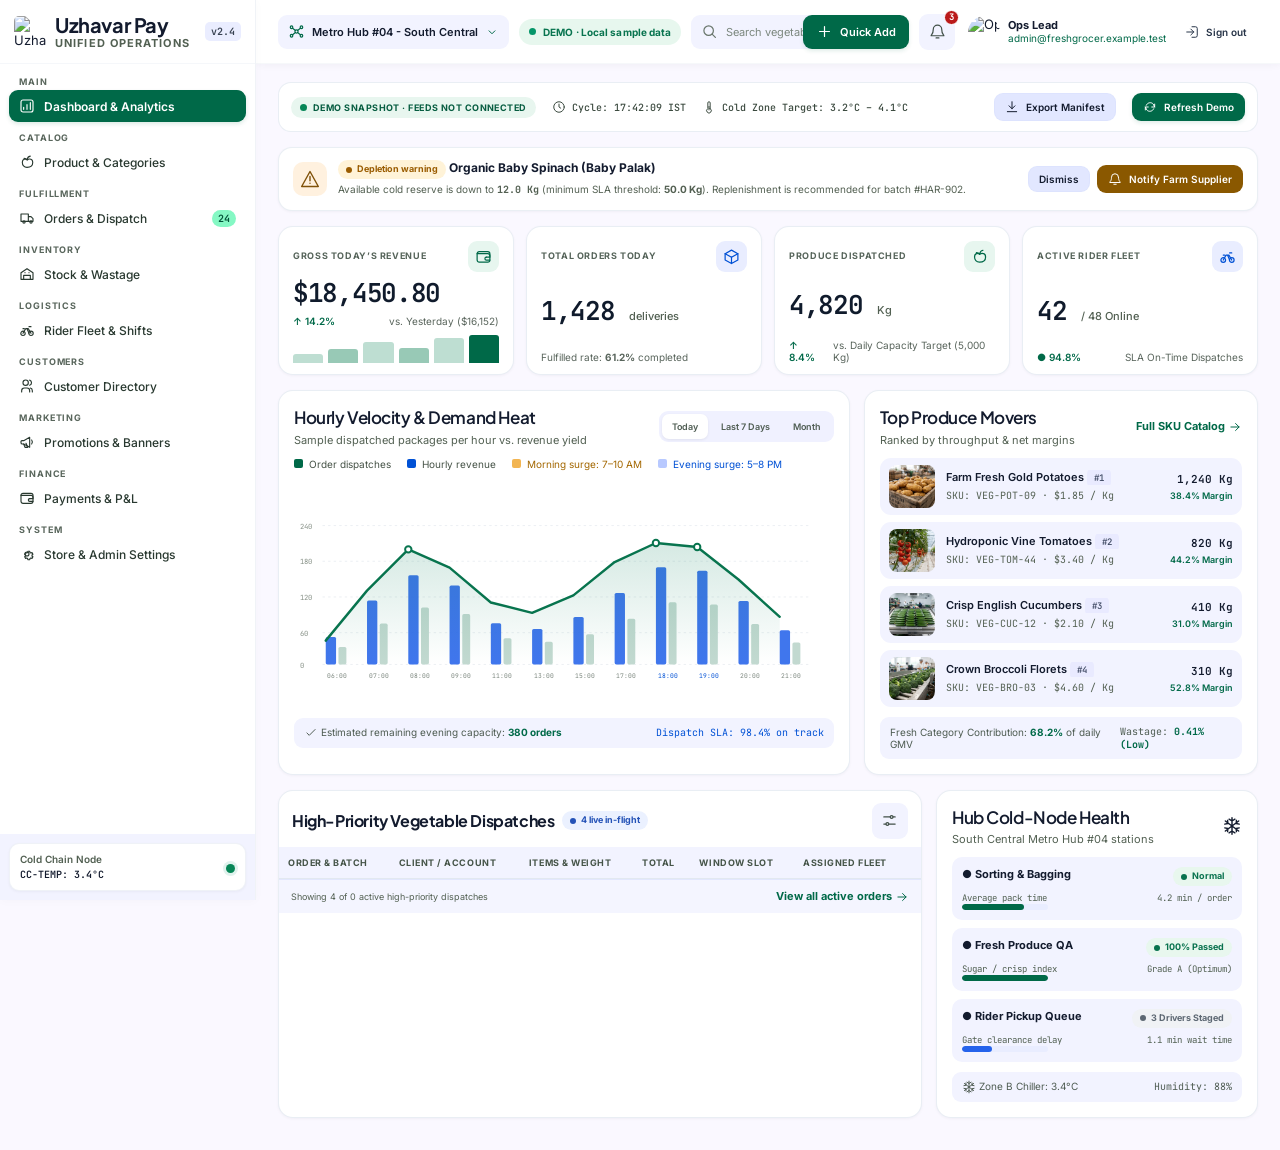
==== commit 968d50c7: "Remove demo data, connect to live Supabase, rebrand to Uzhavar Pay - Removed all seed/demo data from" ====
--- a/index.html
+++ b/index.html
@@ -4,10 +4,12 @@
     <meta charset="utf-8" />
     <meta name="viewport" content="width=device-width, initial-scale=1" />
     <meta name="theme-color" content="#faf8ff" />
-    <meta name="description" content="FreshGrocer Ops Core — fresh produce operations workspace." />
-    <title>FreshGrocer Ops Core</title>
+    <meta name="description" content="Uzhavar Pay — fresh produce operations workspace." />
+    <title>Uzhavar Pay</title>
     <link rel="stylesheet" href="styles.css" />
+    <script src="config.js" defer></script>
     <script src="auth.js" defer></script>
+    <script src="supabase-data.js" defer></script>
     <script src="app.js" defer></script>
   </head>
   <body>
